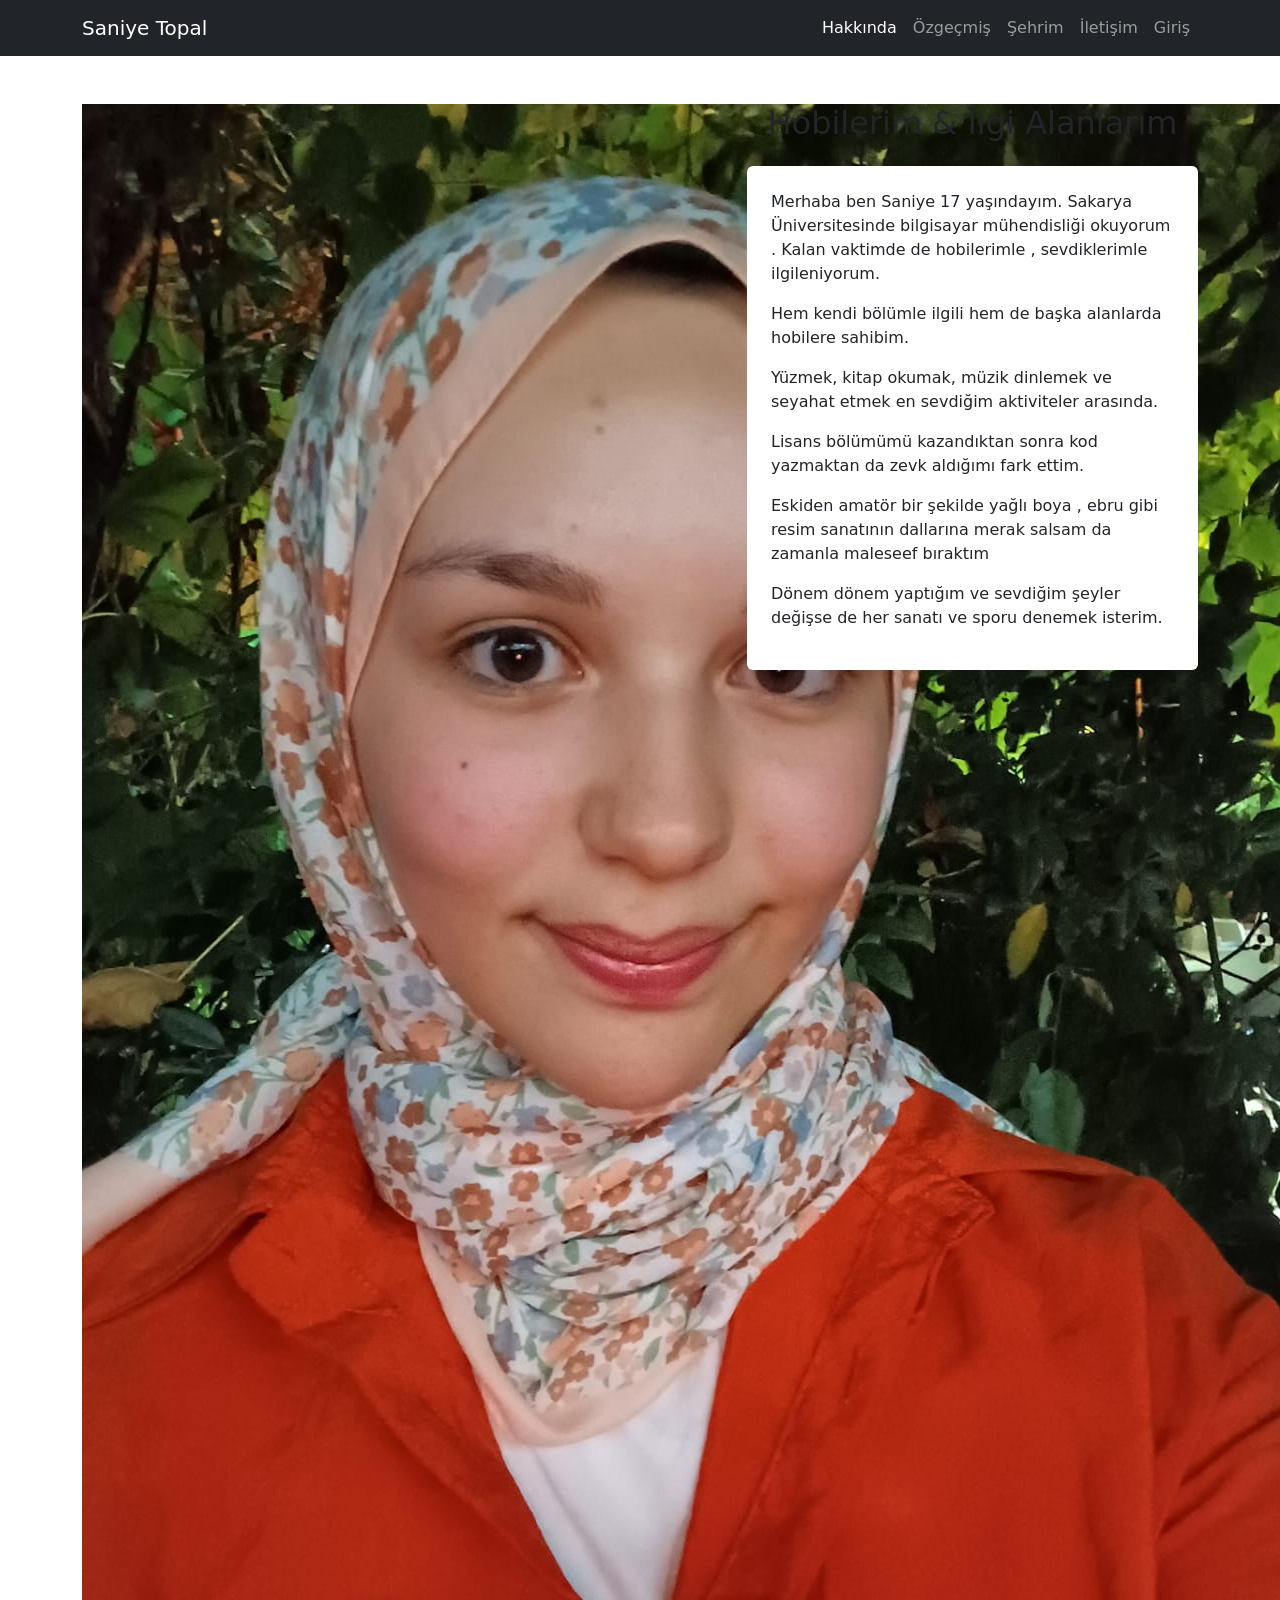
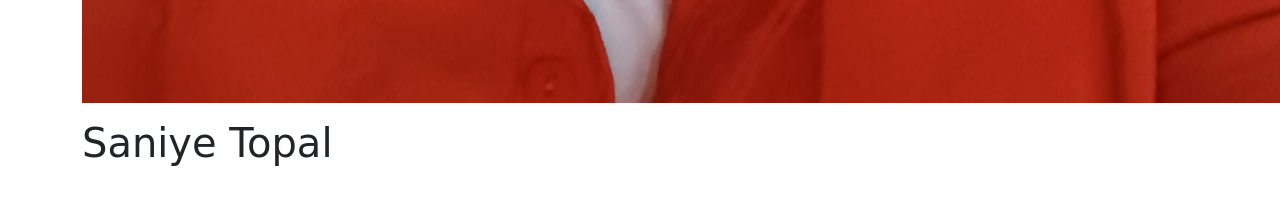
==== index.html @ f962529c "sehir ,tasarım,cv dosyalarında düzenleme" ====
<!DOCTYPE html>
<html lang="tr">

<head>
    <meta charset="UTF-8">
    <meta name="viewport" content="width=device-width, initial-scale=1.0">
    <title>Saniye Topal | Ana Sayfa</title>
    <link href="https://cdn.jsdelivr.net/npm/bootstrap@5.3.0/dist/css/bootstrap.min.css" rel="stylesheet">
    <link rel="stylesheet" href="css/style.css">
</head>

<body class="tasarım">
    <nav class="navbar navbar-expand-lg navbar-dark bg-dark">
        <div class="container">
            <a class="navbar-brand" href="index.html">Saniye Topal</a>
            <button class="navbar-toggler" type="button" data-bs-toggle="collapse" data-bs-target="#navbarNav">
                <span class="navbar-toggler-icon"></span>
            </button>
            <div class="collapse navbar-collapse" id="navbarNav">
                <ul class="navbar-nav ms-auto">
                    <li class="nav-item"><a class="nav-link active" href="index.html">Hakkında</a></li>
                    <li class="nav-item"><a class="nav-link" href="cv.html">Özgeçmiş</a></li>
                    <li class="nav-item"><a class="nav-link" href="sehir.html">Şehrim</a></li>
                    <li class="nav-item"><a class="nav-link" href="iletisim.html">İletişim</a></li>
                    <li class="nav-item"><a class="nav-link" href="login.php">Giriş</a></li>
                </ul>
            </div>
        </div>
    </nav>

    
<main class="container my-5">
    <div class="row">
        <div class="col-md-5">
            <div class="profil-kutu">
                <img src="img/profil.jpeg" alt="Saniye Topal" class="profil-img mb-3">
                <h1 class="profil-isim">Saniye Topal</h1>
            </div>
        </div>

    
        <div class="col-md-5 offset-md-2">
            <h2 class="baslik mb-4 text-center">Hobilerim & İlgi Alanlarım</h2>
            <div class="hobi-kutu p-4 bg-white rounded">
                <div class="hobi-icerik">
                    <p>Merhaba ben Saniye 17 yaşındayım. Sakarya Üniversitesinde bilgisayar mühendisliği okuyorum . Kalan vaktimde de hobilerimle , sevdiklerimle  ilgileniyorum.</p>
                    <p>Hem kendi bölümle ilgili hem de başka alanlarda hobilere sahibim.</p>
                    <p>Yüzmek, kitap okumak, müzik dinlemek ve seyahat etmek en sevdiğim aktiviteler arasında. </p>
                    <p>Lisans bölümümü kazandıktan sonra kod yazmaktan da zevk aldığımı fark ettim.</p>
                    <p>Eskiden amatör bir şekilde yağlı boya , ebru gibi resim sanatının dallarına merak salsam da zamanla maleseef bıraktım</p>
                    <p>Dönem dönem yaptığım ve sevdiğim şeyler değişse de her sanatı ve sporu denemek isterim.</p>
                </div>
            </div>
        </div>
    </div>
</main>

    <script src="https://cdn.jsdelivr.net/npm/bootstrap@5.3.0/dist/js/bootstrap.bundle.min.js"></script>
</body>

</html>
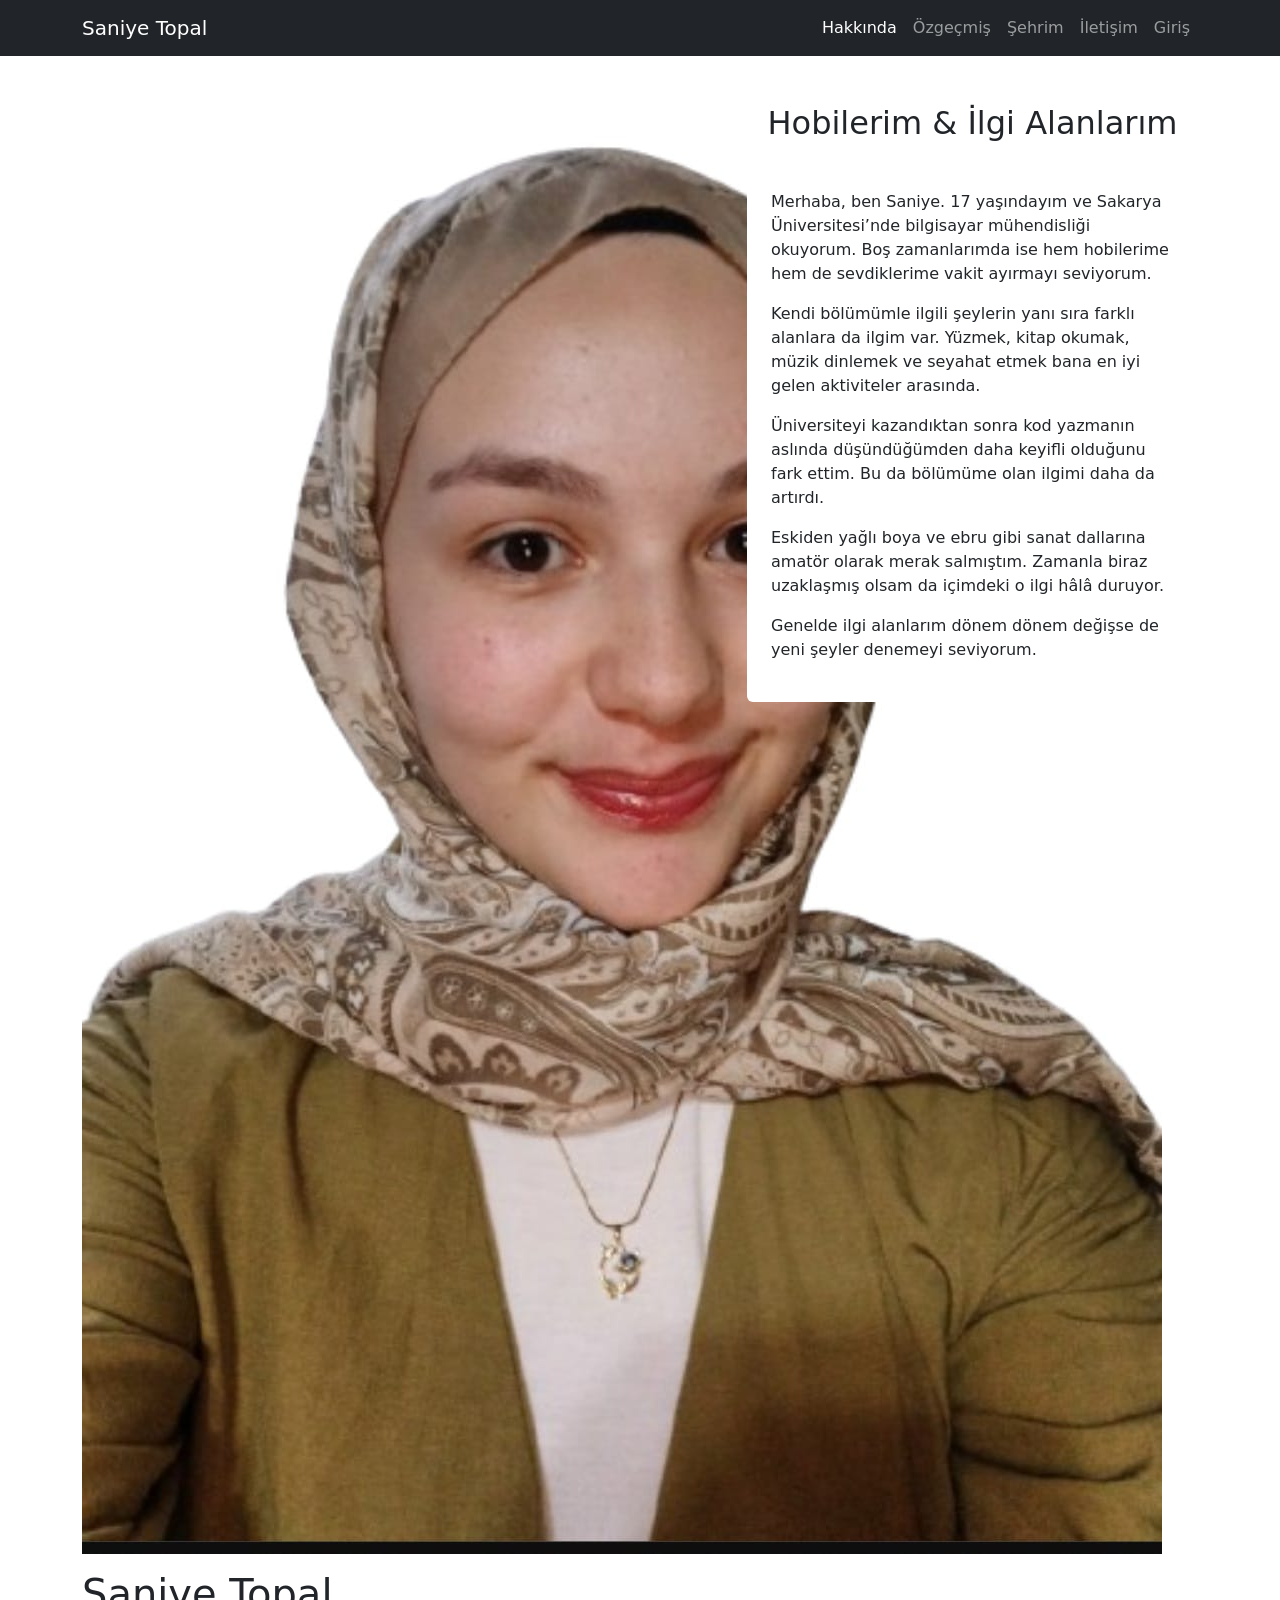
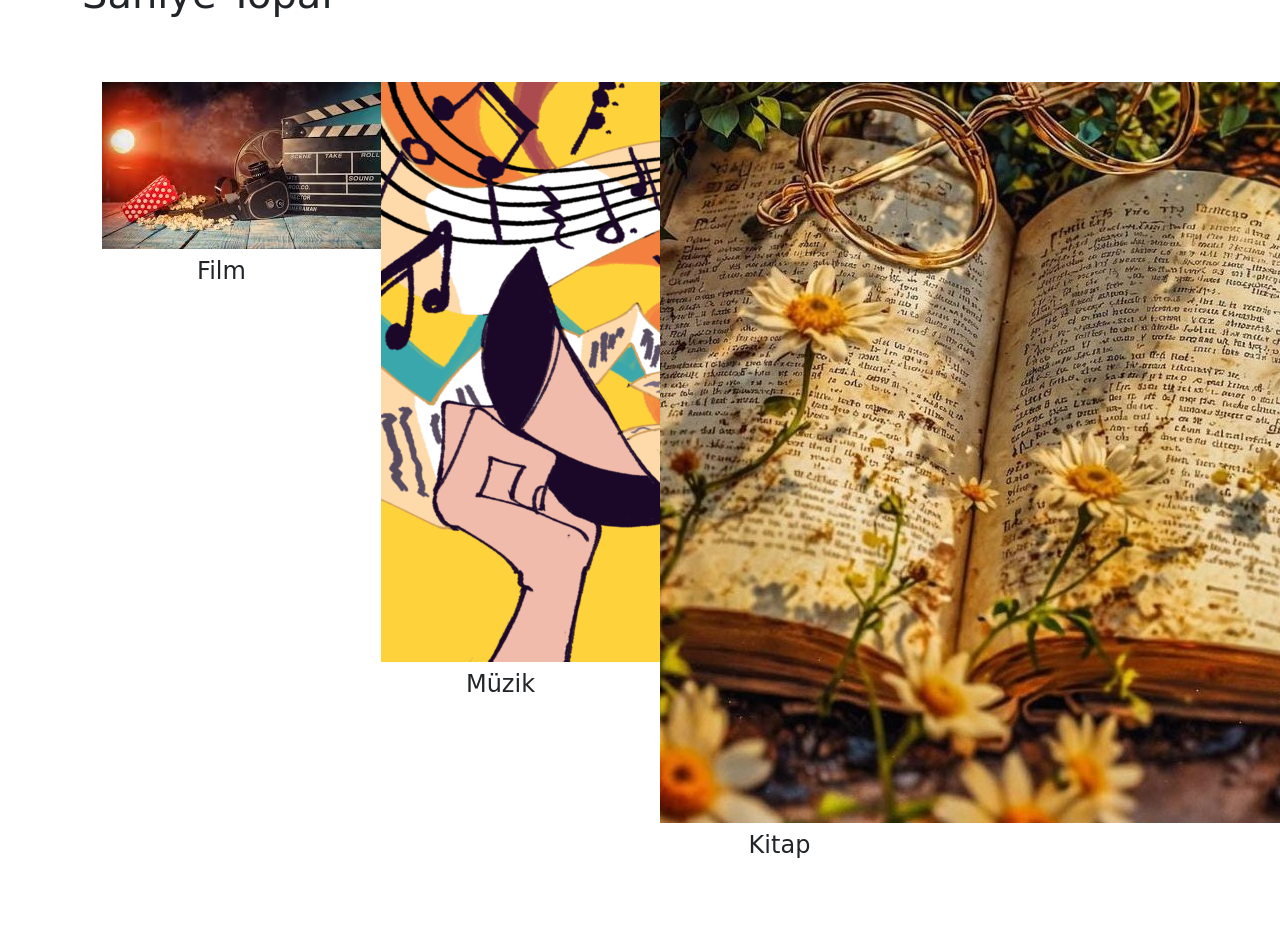
==== commit 0ff8b6ad: "ilgi alanı apı eklendi" ====
--- a/index.html
+++ b/index.html
@@ -28,32 +28,70 @@
         </div>
     </nav>
 
-    
-<main class="container my-5">
-    <div class="row">
-        <div class="col-md-5">
-            <div class="profil-kutu">
-                <img src="img/profil.jpeg" alt="Saniye Topal" class="profil-img mb-3">
-                <h1 class="profil-isim">Saniye Topal</h1>
+
+    <main class="container my-5">
+        <div class="row">
+            <div class="col-md-5">
+                <div class="profil-kutu">
+                    <img src="img/profils.jpeg" alt="Saniye Topal" class="profil-img mb-3">
+                    <h1 class="profil-isim">Saniye Topal</h1>
+                </div>
             </div>
-        </div>
 
-    
-        <div class="col-md-5 offset-md-2">
-            <h2 class="baslik mb-4 text-center">Hobilerim & İlgi Alanlarım</h2>
-            <div class="hobi-kutu p-4 bg-white rounded">
-                <div class="hobi-icerik">
-                    <p>Merhaba ben Saniye 17 yaşındayım. Sakarya Üniversitesinde bilgisayar mühendisliği okuyorum . Kalan vaktimde de hobilerimle , sevdiklerimle  ilgileniyorum.</p>
-                    <p>Hem kendi bölümle ilgili hem de başka alanlarda hobilere sahibim.</p>
-                    <p>Yüzmek, kitap okumak, müzik dinlemek ve seyahat etmek en sevdiğim aktiviteler arasında. </p>
-                    <p>Lisans bölümümü kazandıktan sonra kod yazmaktan da zevk aldığımı fark ettim.</p>
-                    <p>Eskiden amatör bir şekilde yağlı boya , ebru gibi resim sanatının dallarına merak salsam da zamanla maleseef bıraktım</p>
-                    <p>Dönem dönem yaptığım ve sevdiğim şeyler değişse de her sanatı ve sporu denemek isterim.</p>
+
+            <div class="col-md-5 offset-md-2">
+                <h2 class="baslik mb-4 text-center">Hobilerim & İlgi Alanlarım</h2>
+                <div class="hobi-kutu p-4 bg-white rounded">
+                    <div class="hobi-icerik">
+                        <p>Merhaba, ben Saniye. 17 yaşındayım ve Sakarya Üniversitesi’nde bilgisayar mühendisliği okuyorum. 
+                        Boş zamanlarımda ise hem hobilerime hem de sevdiklerime vakit ayırmayı seviyorum.
+                        <p>Kendi bölümümle ilgili şeylerin yanı sıra farklı alanlara da ilgim var. Yüzmek, kitap okumak, 
+                            müzik dinlemek ve seyahat etmek bana en iyi gelen aktiviteler arasında.</p>
+                        <p>Üniversiteyi kazandıktan sonra kod yazmanın aslında düşündüğümden daha keyifli olduğunu fark ettim.
+                            Bu da bölümüme olan ilgimi daha da artırdı.</p>
+                        <p>Eskiden yağlı boya ve ebru gibi sanat dallarına amatör olarak merak salmıştım. Zamanla biraz uzaklaşmış 
+                            olsam da içimdeki o ilgi hâlâ duruyor.</p>
+                        <p>Genelde ilgi alanlarım dönem dönem değişse de yeni şeyler denemeyi seviyorum.</p>
+                    </div>
                 </div>
             </div>
         </div>
-    </div>
-</main>
+        <section id="ilgi-alanlari" class="container my-5">
+            <div class="ilgi-alanlari row g-4">
+                <!-- Film Kutusu -->
+                <div class="col-md-3">
+                    <div class="kart text-center p-2" onclick="VerileriGetir('film')"
+                        style="cursor:pointer;">
+                        <img src="img/film.jpg"  alt="Film">
+                        <h4 class="mt-2">Film</h4>
+                        <div id="film-sonuclar" class="mt-3 row g-2"></div>
+                    </div>
+                </div>
+  
+                <!-- Müzik Kutusu -->
+                <div class="col-md-3">
+                    <div class="kart text-center p-2" onclick="VerileriGetir('muzik')"
+                        style="cursor:pointer;">
+                        <img src="img/muzikson.png" alt="Müzik">
+                        <h4 class="mt-2">Müzik</h4>
+                        <div id="muzik-sonuclar" class="mt-3 row g-2"></div>
+                    </div>
+                </div>
+                <!-- Kitap Kutusu -->
+                <div class="col-md-3">
+                    <div class="kart  text-center p-2 " onclick="VerileriGetir('kitap')"
+                        style="cursor:pointer;">
+                        <img src="img/kitabım.jpeg" alt="Kitap">
+                        <h4 class="mt-2">Kitap</h4>
+                        <div id="kitap-sonuclar" class="mt-3 row g-2"></div>
+                    </div>
+                </div>
+            </div>
+        </section>
+
+        <script src="script.js"></script>
+
+    </main>
 
     <script src="https://cdn.jsdelivr.net/npm/bootstrap@5.3.0/dist/js/bootstrap.bundle.min.js"></script>
 </body>
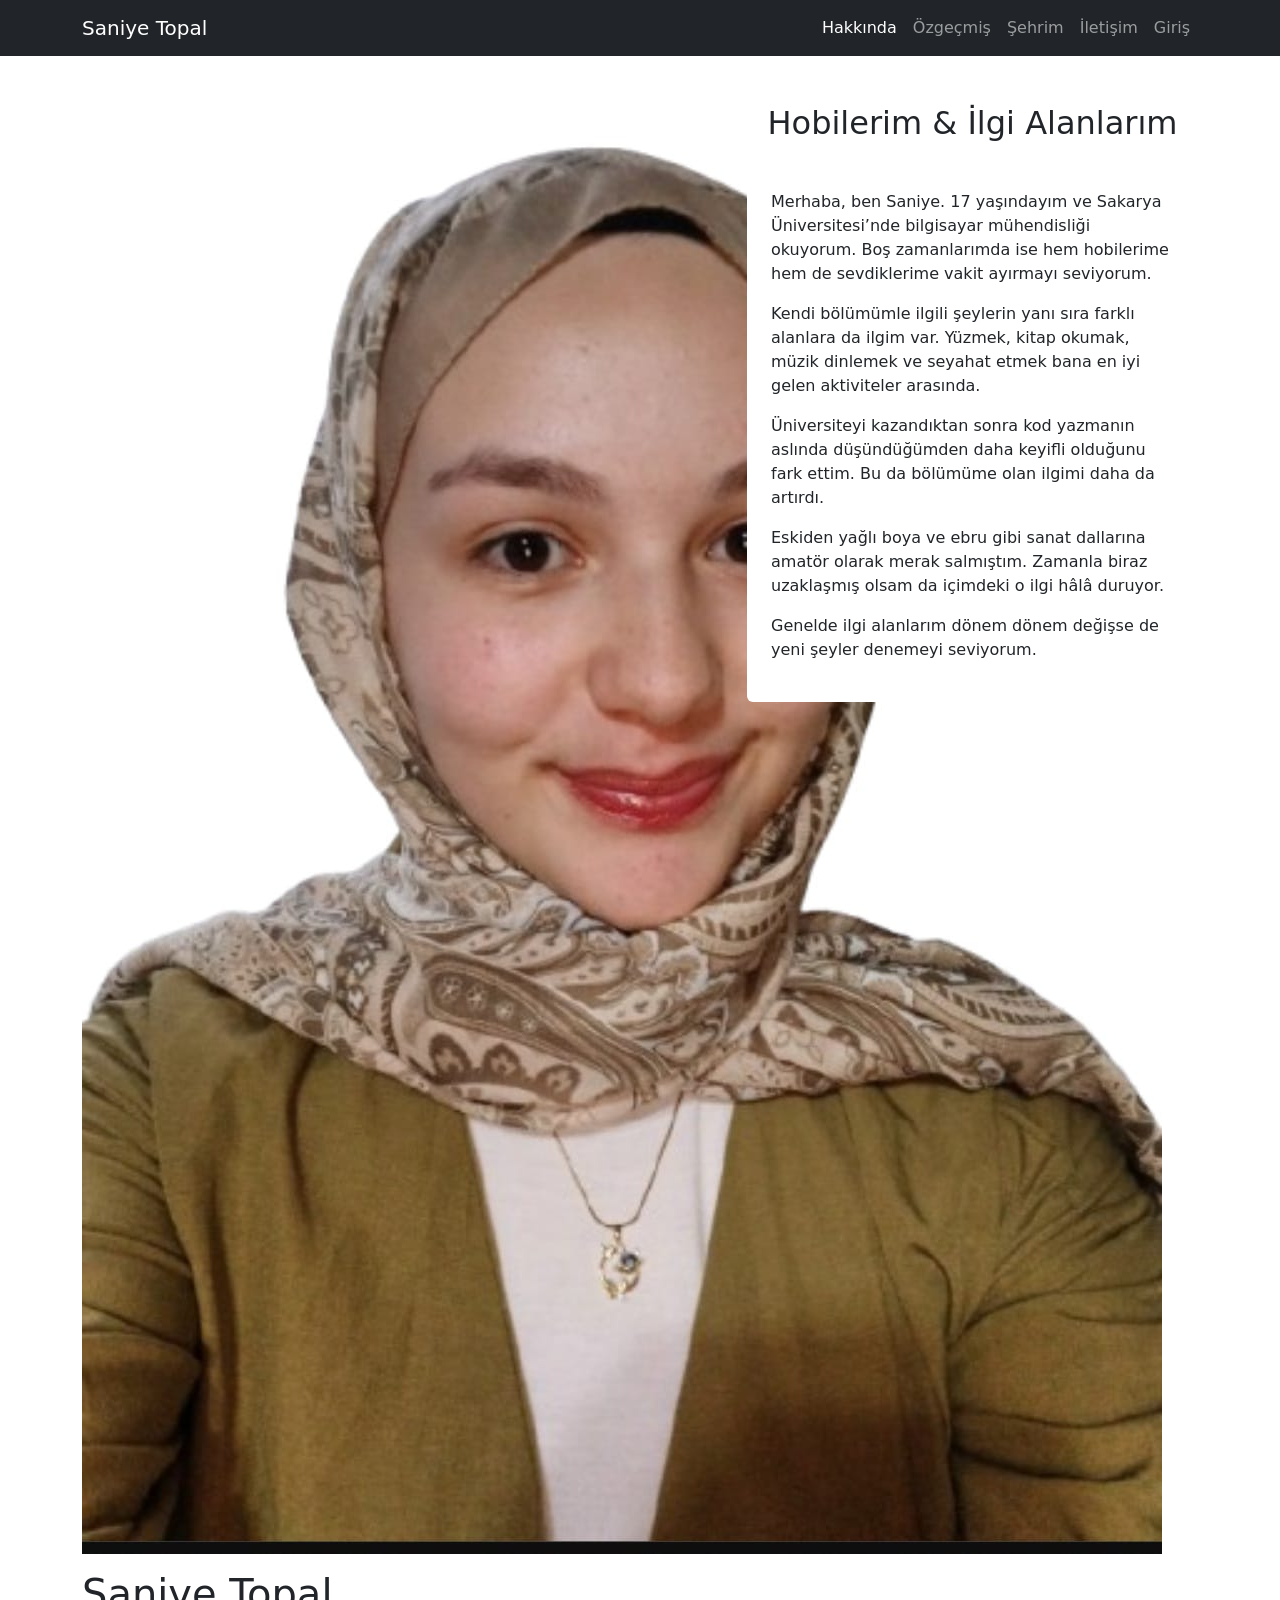
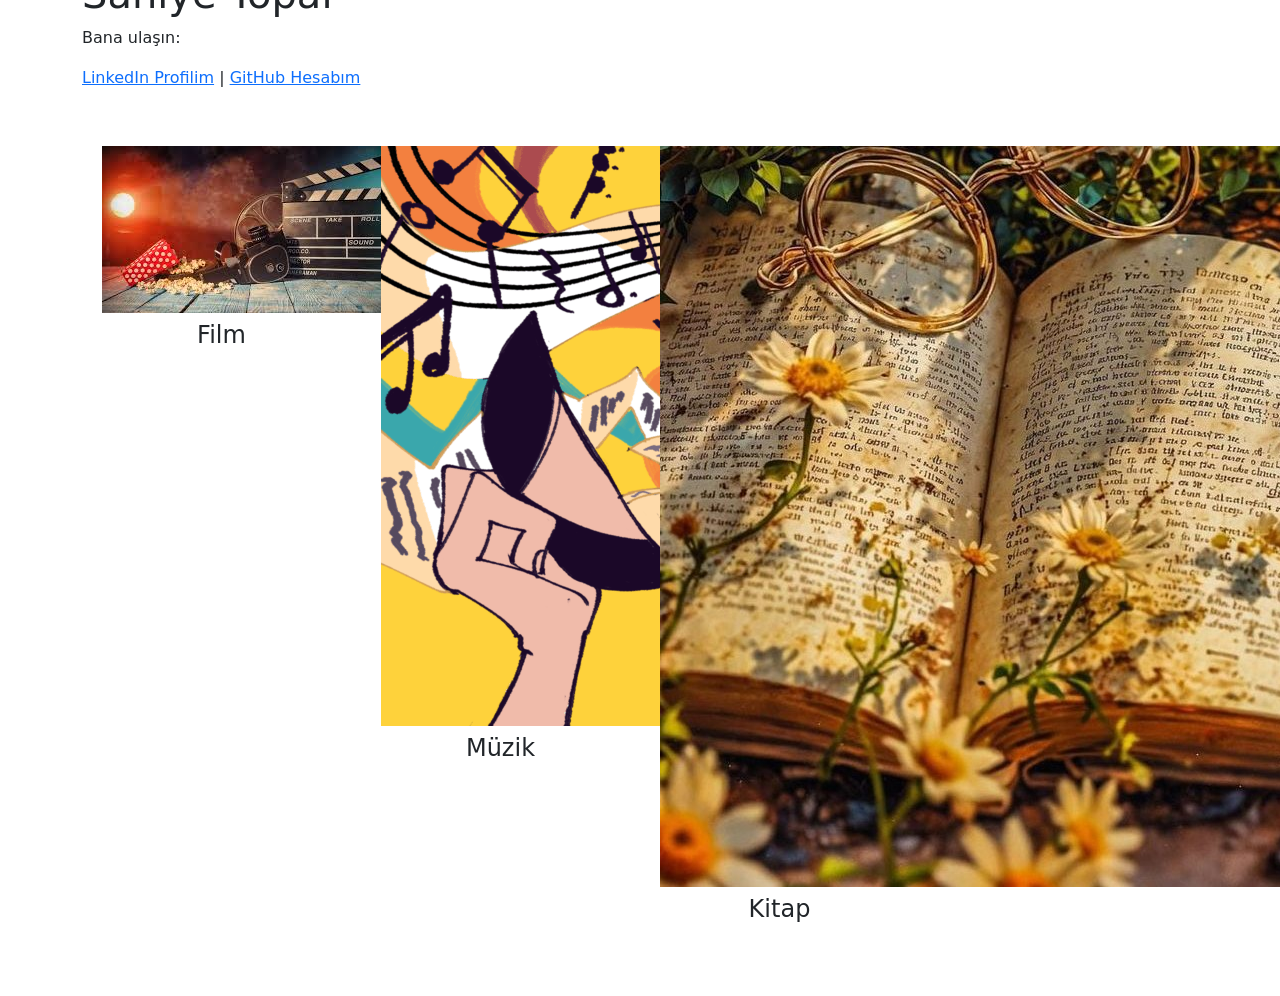
==== commit dd417e5d: "bazı düzeltmeler yaptım" ====
--- a/index.html
+++ b/index.html
@@ -22,7 +22,7 @@
                     <li class="nav-item"><a class="nav-link" href="cv.html">Özgeçmiş</a></li>
                     <li class="nav-item"><a class="nav-link" href="sehir.html">Şehrim</a></li>
                     <li class="nav-item"><a class="nav-link" href="iletisim.html">İletişim</a></li>
-                    <li class="nav-item"><a class="nav-link" href="login.php">Giriş</a></li>
+                    <li class="nav-item"><a class="nav-link" href="login.html">Giriş</a></li>
                 </ul>
             </div>
         </div>
@@ -43,35 +43,42 @@
                 <h2 class="baslik mb-4 text-center">Hobilerim & İlgi Alanlarım</h2>
                 <div class="hobi-kutu p-4 bg-white rounded">
                     <div class="hobi-icerik">
-                        <p>Merhaba, ben Saniye. 17 yaşındayım ve Sakarya Üniversitesi’nde bilgisayar mühendisliği okuyorum. 
-                        Boş zamanlarımda ise hem hobilerime hem de sevdiklerime vakit ayırmayı seviyorum.
-                        <p>Kendi bölümümle ilgili şeylerin yanı sıra farklı alanlara da ilgim var. Yüzmek, kitap okumak, 
+                        <p>Merhaba, ben Saniye. 17 yaşındayım ve Sakarya Üniversitesi’nde bilgisayar mühendisliği
+                            okuyorum.
+                            Boş zamanlarımda ise hem hobilerime hem de sevdiklerime vakit ayırmayı seviyorum.
+                        <p>Kendi bölümümle ilgili şeylerin yanı sıra farklı alanlara da ilgim var. Yüzmek, kitap okumak,
                             müzik dinlemek ve seyahat etmek bana en iyi gelen aktiviteler arasında.</p>
-                        <p>Üniversiteyi kazandıktan sonra kod yazmanın aslında düşündüğümden daha keyifli olduğunu fark ettim.
+                        <p>Üniversiteyi kazandıktan sonra kod yazmanın aslında düşündüğümden daha keyifli olduğunu fark
+                            ettim.
                             Bu da bölümüme olan ilgimi daha da artırdı.</p>
-                        <p>Eskiden yağlı boya ve ebru gibi sanat dallarına amatör olarak merak salmıştım. Zamanla biraz uzaklaşmış 
+                        <p>Eskiden yağlı boya ve ebru gibi sanat dallarına amatör olarak merak salmıştım. Zamanla biraz
+                            uzaklaşmış
                             olsam da içimdeki o ilgi hâlâ duruyor.</p>
                         <p>Genelde ilgi alanlarım dönem dönem değişse de yeni şeyler denemeyi seviyorum.</p>
                     </div>
                 </div>
             </div>
+            <div class="sosyal-linkler">
+                <p>Bana ulaşın:</p>
+                <a href="https://www.linkedin.com/in/saniye-topal-6ab050378" target="_blank">LinkedIn Profilim</a> |
+                <a href="https://github.com/saniyeee6666" target="_blank">GitHub Hesabım</a>
+            </div>
+
         </div>
         <section id="ilgi-alanlari" class="container my-5">
             <div class="ilgi-alanlari row g-4">
                 <!-- Film Kutusu -->
                 <div class="col-md-3">
-                    <div class="kart text-center p-2" onclick="VerileriGetir('film')"
-                        style="cursor:pointer;">
-                        <img src="img/film.jpg"  alt="Film">
+                    <div class="kart text-center p-2" onclick="VerileriGetir('film')" style="cursor:pointer;">
+                        <img src="img/film.jpg" alt="Film">
                         <h4 class="mt-2">Film</h4>
                         <div id="film-sonuclar" class="mt-3 row g-2"></div>
                     </div>
                 </div>
-  
+
                 <!-- Müzik Kutusu -->
                 <div class="col-md-3">
-                    <div class="kart text-center p-2" onclick="VerileriGetir('muzik')"
-                        style="cursor:pointer;">
+                    <div class="kart text-center p-2" onclick="VerileriGetir('muzik')" style="cursor:pointer;">
                         <img src="img/muzikson.png" alt="Müzik">
                         <h4 class="mt-2">Müzik</h4>
                         <div id="muzik-sonuclar" class="mt-3 row g-2"></div>
@@ -79,8 +86,7 @@
                 </div>
                 <!-- Kitap Kutusu -->
                 <div class="col-md-3">
-                    <div class="kart  text-center p-2 " onclick="VerileriGetir('kitap')"
-                        style="cursor:pointer;">
+                    <div class="kart  text-center p-2 " onclick="VerileriGetir('kitap')" style="cursor:pointer;">
                         <img src="img/kitabım.jpeg" alt="Kitap">
                         <h4 class="mt-2">Kitap</h4>
                         <div id="kitap-sonuclar" class="mt-3 row g-2"></div>
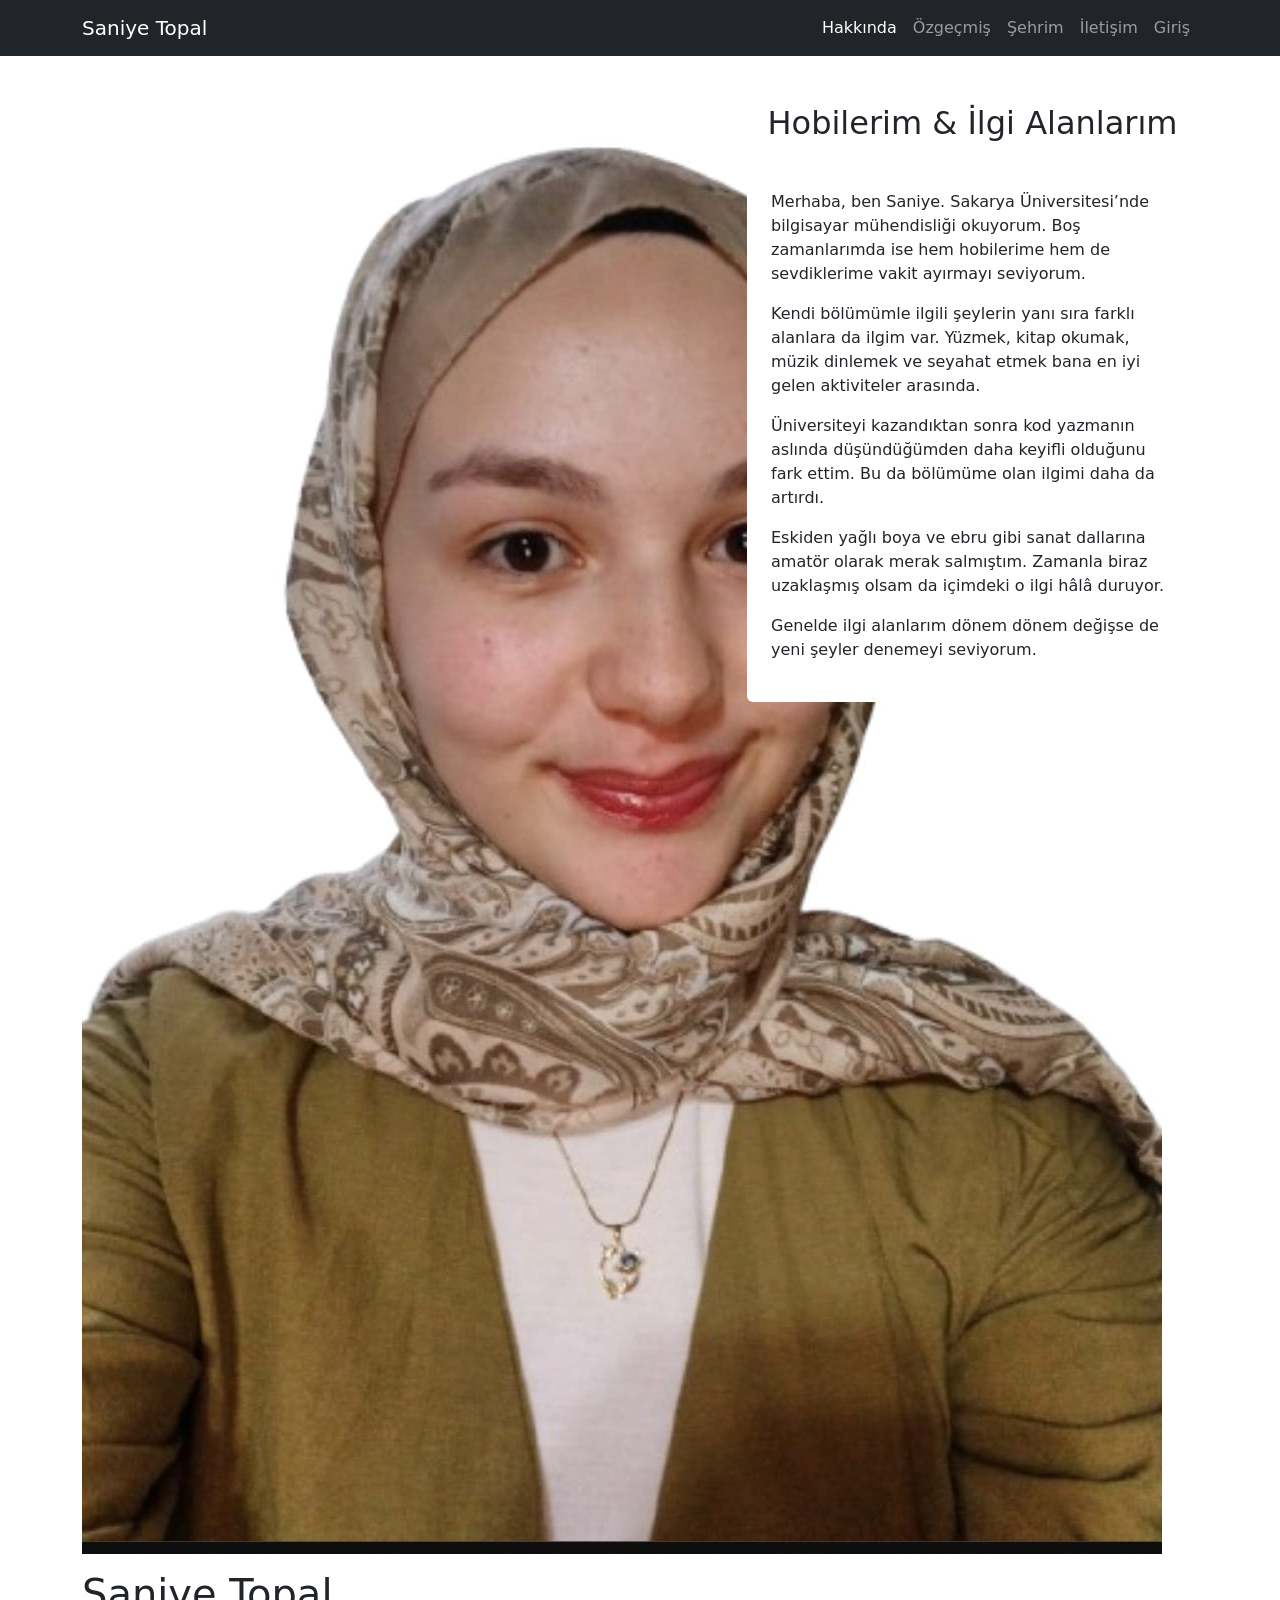
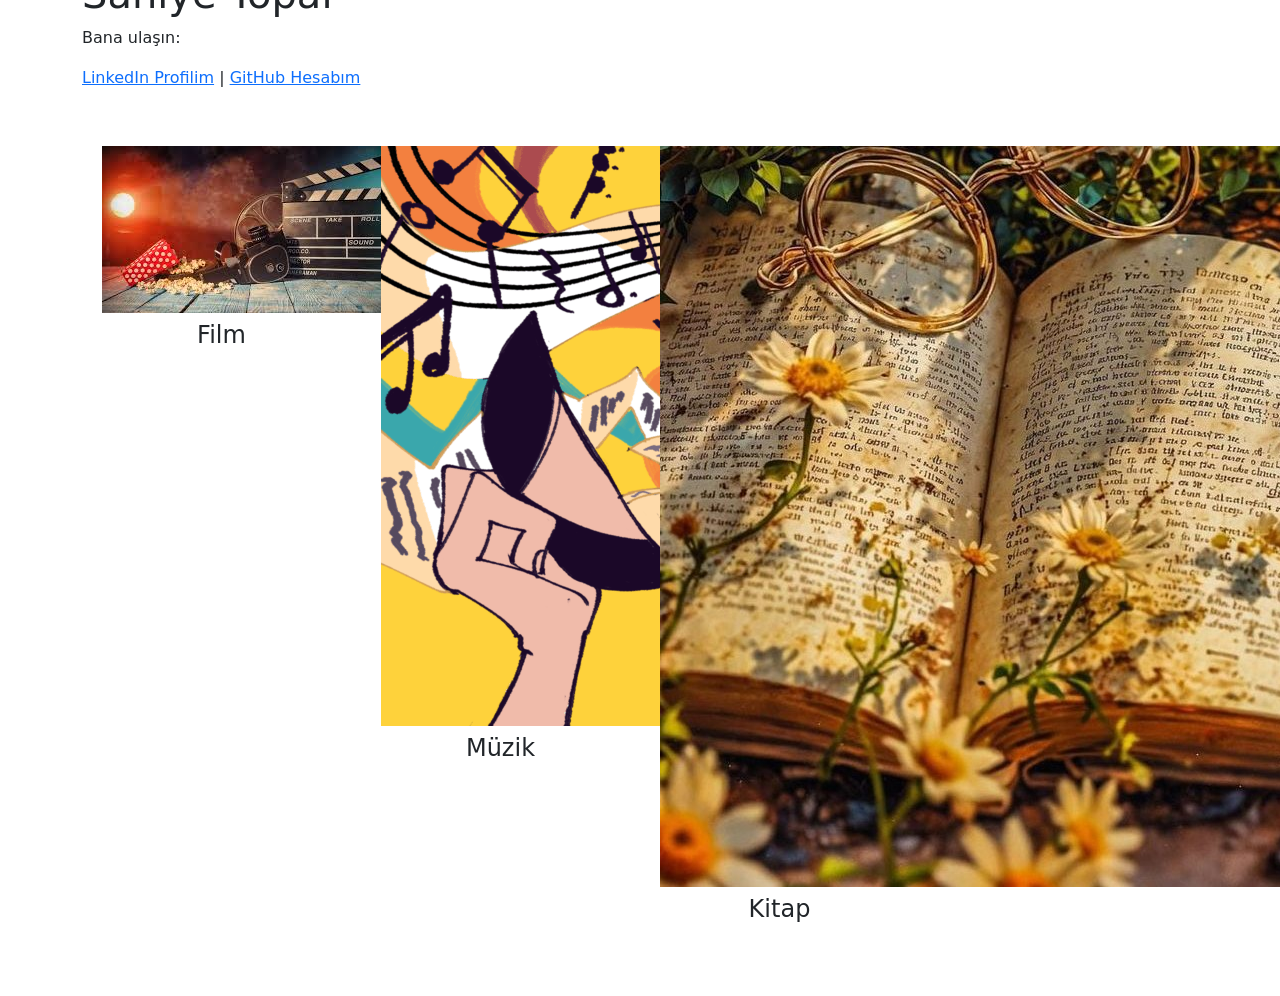
==== commit dfced294: "hakkında yazısında küçük değişiklik" ====
--- a/index.html
+++ b/index.html
@@ -43,7 +43,7 @@
                 <h2 class="baslik mb-4 text-center">Hobilerim & İlgi Alanlarım</h2>
                 <div class="hobi-kutu p-4 bg-white rounded">
                     <div class="hobi-icerik">
-                        <p>Merhaba, ben Saniye. 17 yaşındayım ve Sakarya Üniversitesi’nde bilgisayar mühendisliği
+                        <p>Merhaba, ben Saniye. Sakarya Üniversitesi’nde bilgisayar mühendisliği
                             okuyorum.
                             Boş zamanlarımda ise hem hobilerime hem de sevdiklerime vakit ayırmayı seviyorum.
                         <p>Kendi bölümümle ilgili şeylerin yanı sıra farklı alanlara da ilgim var. Yüzmek, kitap okumak,
